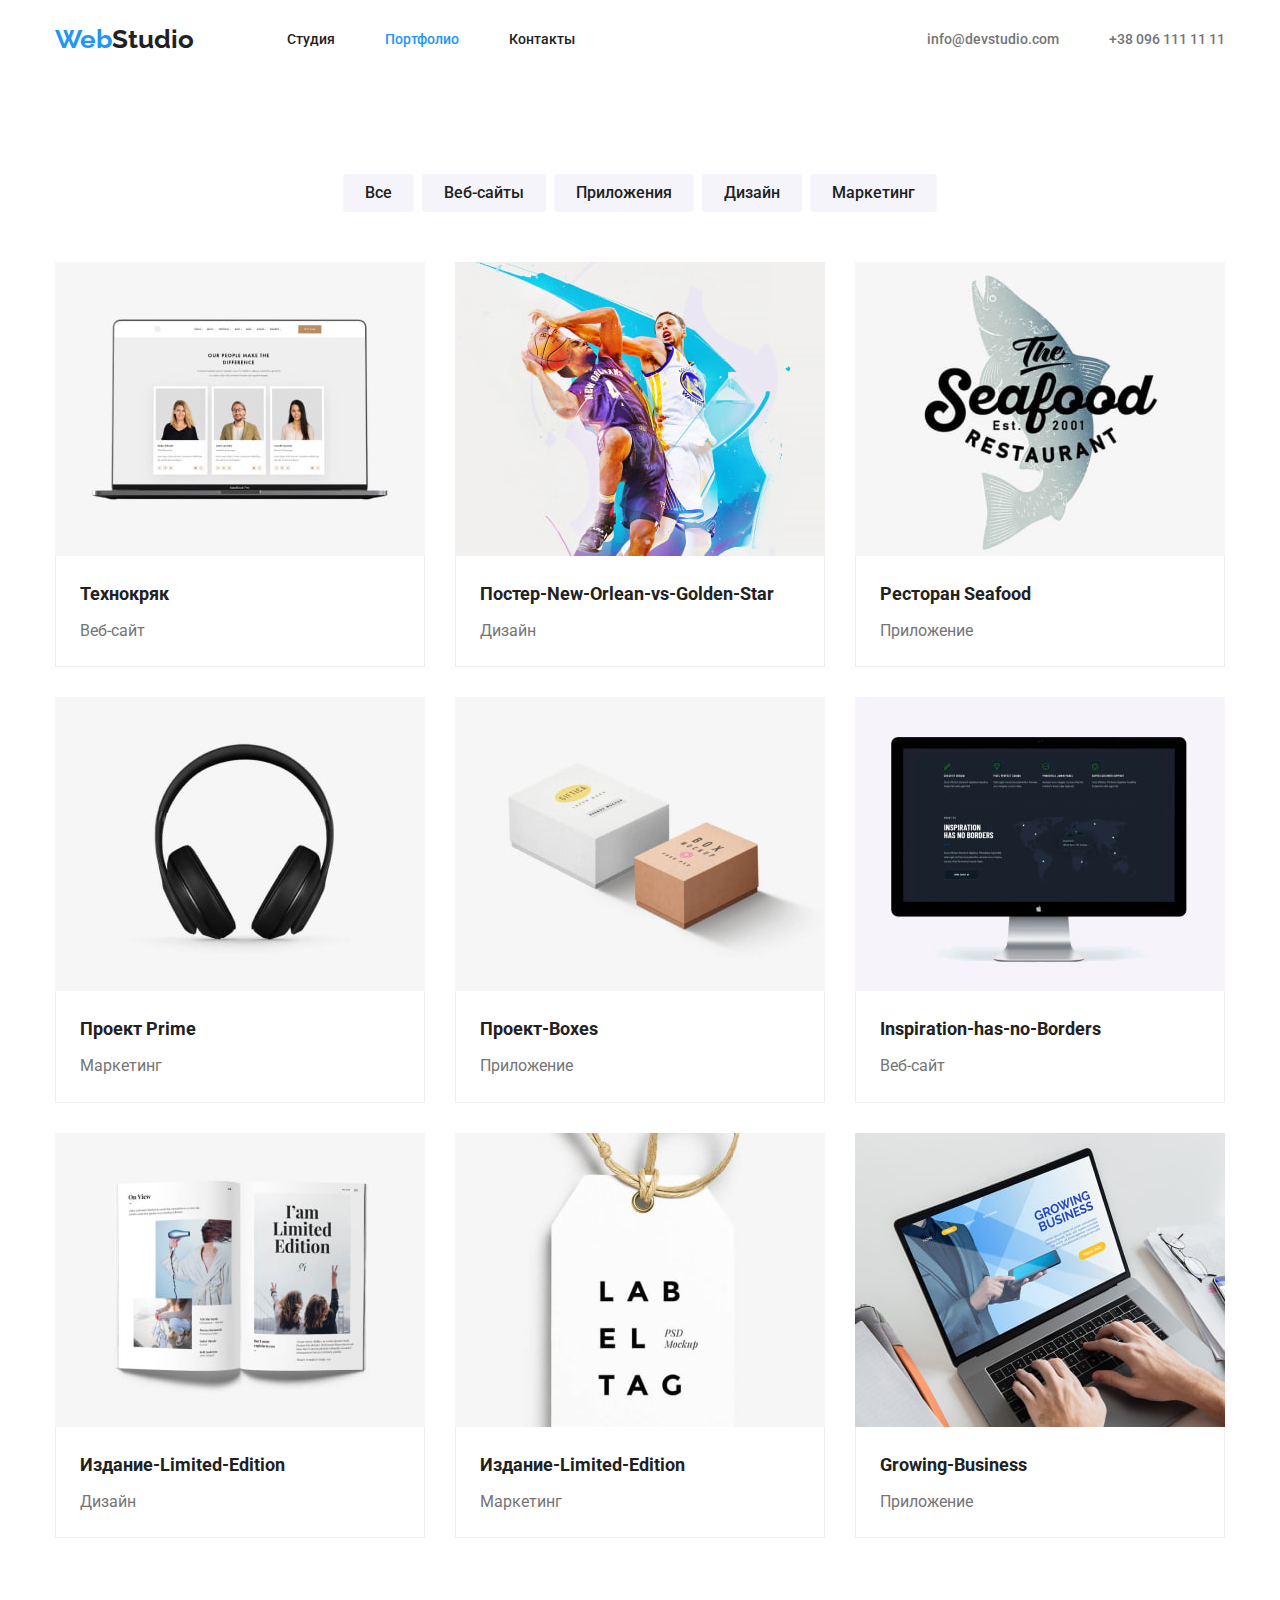
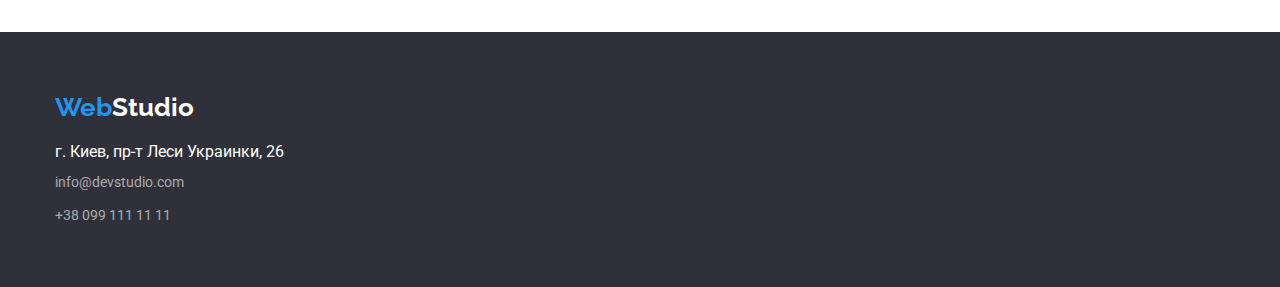
==== portfolio.html @ eac0b145 "Initial commit" ====
<!DOCTYPE html>
<html lang="ru">
  <head>
    <meta charset="UTF-8" />
    <meta http-equiv="X-UA-Compatible" content="IE=edge" />
    <meta name="viewport" content="width=device-width, initial-scale=1.0" />
    <title>Studio</title>
    <link rel="preconnect" href="https://fonts.googleapis.com" />
    <link rel="preconnect" href="https://fonts.gstatic.com" crossorigin />
    <link
      href="https://fonts.googleapis.com/css2?family=Raleway:wght@700&family=Roboto:wght@400;500;700;900&display=swap"
      rel="stylesheet"
    />
    <link
      rel="stylesheet"
      href="https://cdnjs.cloudflare.com/ajax/libs/modern-normalize/1.0.0/modern-normalize.min.css"
    />
    <link rel="stylesheet" href="./css/styles.css" />
  </head>
  <body class="body">
    <!-- Section header -->
    <header class="header">
      <div class="container header-container">
        <nav class="nav">
          <a class="logo" href="">Web<span class="logo-right">Studio</span></a>
          <ul class="navigator">
            <li class="paragraph-navigator">
              <a class="link" href="index.html">Студия</a>
            </li>
            <li class="paragraph-navigator">
              <a class="link current" href="portfolio.html">Портфолио</a>
            </li>
            <li class="paragraph-navigator">
              <a class="link" href="">Контакты</a>
            </li>
          </ul>
        </nav>
        <ul class="contacts">
          <li class="paragraph-contacts">
            <a class="link" href="mailto:info@devstudio.com"
              >info@devstudio.com</a
            >
          </li>
          <li class="paragraph-contacts">
            <a class="link" href="tel:+380961111111">+38 096 111 11 11</a>
          </li>
        </ul>
      </div>
    </header>
    <main>
      <!-- Section portfolio -->
      <section class="section">
        <div class="container">
          <h2 class="title-large visually-hidden">Наши работы</h2>
          <ul class="list-button">
            <li class="paragraph-button-portfolio">
              <button class="button-portfolio" type="button">Все</button>
            </li>
            <li class="paragraph-button-portfolio">
              <button class="button-portfolio" type="button">Веб-сайты</button>
            </li>
            <li class="paragraph-button-portfolio">
              <button class="button-portfolio" type="button">Приложения</button>
            </li>
            <li class="paragraph-button-portfolio">
              <button class="button-portfolio" type="button">Дизайн</button>
            </li>
            <li class="paragraph-button-portfolio">
              <button class="button-portfolio" type="button">Маркетинг</button>
            </li>
          </ul>
          <ul class="list-portfolio">
            <li class="paragraph-card-portfolio">
              <a class="card-portfolio" href=""
                ><img
                  class="img-portfolio"
                  src="./images/portfolio/projects/img-1.jpg"
                  alt="Веб сайт-Технокряк"
                  width="370"
                  height="294"
                />
                <div class="box-portfolio-list">
                  <h2 class="title-portfolio-list">Технокряк</h2>
                  <p class="text-portfolio-list">Веб-сайт</p>
                </div>
              </a>
            </li>
            <li class="paragraph-card-portfolio">
              <a class="card-portfolio" href=""
                ><img
                  class="img-portfolio"
                  src="./images/portfolio/projects/img-2.jpg"
                  alt="Дизайн-Постер Новый Орлеан против Золотой Звезды"
                  width="370"
                  height="294"
                />
                <div class="box-portfolio-list">
                  <h2 class="title-portfolio-list">
                    Постер-New-Orlean-vs-Golden-Star
                  </h2>
                  <p class="text-portfolio-list">Дизайн</p>
                </div>
              </a>
            </li>
            <li class="paragraph-card-portfolio">
              <a class="card-portfolio" href=""
                ><img
                  class="img-portfolio"
                  src="./images/portfolio/projects/img-3.jpg"
                  alt="Приложение-Ресторан Морепродукты"
                  width="370"
                  height="294"
                />
                <div class="box-portfolio-list">
                  <h2 class="title-portfolio-list">Ресторан Seafood</h2>
                  <p class="text-portfolio-list">Приложение</p>
                </div>
              </a>
            </li>
            <li class="paragraph-card-portfolio">
              <a class="card-portfolio" href=""
                ><img
                  class="img-portfolio"
                  src="./images/portfolio/projects/img-4.jpg"
                  alt="Маркетинг-Проект Прайм"
                  width="370"
                  height="294"
                />
                <div class="box-portfolio-list">
                  <h2 class="title-portfolio-list">Проект Prime</h2>
                  <p class="text-portfolio-list">Маркетинг</p>
                </div>
              </a>
            </li>
            <li class="paragraph-card-portfolio">
              <a class="card-portfolio" href=""
                ><img
                  class="img-portfolio"
                  src="./images/portfolio/projects/img-5.jpg"
                  alt="Приложение-Проект Коробки"
                  width="370"
                  height="294"
                />
                <div class="box-portfolio-list">
                  <h2 class="title-portfolio-list">Проект-Boxes</h2>
                  <p class="text-portfolio-list">Приложение</p>
                </div>
              </a>
            </li>
            <li class="paragraph-card-portfolio">
              <a class="card-portfolio" href=""
                ><img
                  class="img-portfolio"
                  src="./images/portfolio/projects/img-6.jpg"
                  alt="Веб сайт-Вдохновение не имеет границ"
                  width="370"
                  height="294"
                />
                <div class="box-portfolio-list">
                  <h2 class="title-portfolio-list">
                    Inspiration-has-no-Borders
                  </h2>
                  <p class="text-portfolio-list">Веб-сайт</p>
                </div>
              </a>
            </li>
            <li class="paragraph-card-portfolio">
              <a class="card-portfolio" href=""
                ><img
                  class="img-portfolio"
                  src="./images/portfolio/projects/img-7.jpg"
                  alt="Дизайн-Издание Ограниченная Версия"
                  width="370"
                  height="294"
                />
                <div class="box-portfolio-list">
                  <h2 class="title-portfolio-list">Издание-Limited-Edition</h2>
                  <p class="text-portfolio-list">Дизайн</p>
                </div>
              </a>
            </li>
            <li class="paragraph-card-portfolio">
              <a class="card-portfolio" href=""
                ><img
                  class="img-portfolio"
                  src="./images/portfolio/projects/img-8.jpg"
                  alt="Маркетинг-Проект ЛАБ"
                  width="370"
                  height="294"
                />
                <div class="box-portfolio-list">
                  <h2 class="title-portfolio-list">Издание-Limited-Edition</h2>
                  <p class="text-portfolio-list">Маркетинг</p>
                </div>
              </a>
            </li>
            <li class="paragraph-card-portfolio">
              <a class="card-portfolio" href=""
                ><img
                  class="img-portfolio"
                  src="./images/portfolio/projects/img-9.jpg"
                  alt="Приложение-Растущий бизнес"
                  width="370"
                  height="294"
                />
                <div class="box-portfolio-list">
                  <h2 class="title-portfolio-list">Growing-Business</h2>
                  <p class="text-portfolio-list">Приложение</p>
                </div>
              </a>
            </li>
          </ul>
        </div>
      </section>
    </main>

    <!-- Section footer -->
    <footer class="footer">
      <div class="container">
        <a class="logo" href="">Web<span class="logo-right">Studio</span></a>
        <address>
          <ul class="address">
            <li class="paragraph-address">
              <a class="link-address" href=""
                >г. Киев, пр-т Леси Украинки, 26</a
              >
            </li>
            <li class="paragraph-address">
              <a class="link" href="">info@devstudio.com</a>
            </li>
            <li class="paragraph-address">
              <a class="link" href="">+38 099 111 11 11</a>
            </li>
          </ul>
        </address>
      </div>
    </footer>
  </body>
</html>
---- css/styles.css ----
:root {
  --title-color: #212121;
  --text-color: #757575;
  --active-button-color: #2196f3;
  --hover-button-color: #188ce8;
  --background-footer-color: #2f303a;
  --background-header-color: #ffffff;
  --background-second-color: #f5f4fa;
}

.body {
  color: var(--title-color);
  font-family: "Roboto", sans-serif;
}

.header {
  background-color: var(--background-header-color);
  border-bottom: 1px solid transparent;
}
.header .logo {
  font-family: "Raleway", sans-serif;
  font-weight: 700;
  font-size: 26px;
  line-height: 1.2;
  color: var(--active-button-color);
  text-decoration: none;
  display: block;
}
.header .logo-right {
  color: var(--title-color);
}

.navigator .link {
  font-weight: 500;
  font-size: 14px;
  line-height: 1.1;
  color: var(--title-color);
  text-decoration: none;
}
.navigator .link.current {
  color: var(--active-button-color);
}
.navigator .link:hover,
.navigator .link:focus,
.navigator .link:active {
  color: var(--active-button-color);
}
.contacts .link {
  font-weight: 500;
  font-size: 14px;
  line-height: 1.1;
  color: var(--text-color);
  text-decoration: none;
}
.contacts .link:hover,
.contacts .link:focus {
  color: var(--active-button-color);
}

.hero {
  background-color: var(--background-footer-color);
}
.title-hero {
  font-weight: 900;
  font-size: 44px;
  line-height: 1.4;
  color: var(--background-header-color);
  text-align: center;
}
.button-hero {
  background-color: var(--active-button-color);
  font-weight: 700;
  font-size: 16px;
  line-height: 1.9;
  color: var(--background-header-color);
  cursor: pointer;
  border-radius: 4px;
  border: 0;
}
.button-hero:hover,
.button-hero:focus {
  background-color: var(--hover-button-color);
  color: var(--background-header-color);
}

.title-large {
  font-weight: 700;
  font-size: 36px;
  line-height: 1.2;
  color: var(--title-color);
}
.title-advantages-list {
  font-weight: 700;
  font-size: 14px;
  line-height: 1.1;
  color: var(--title-color);
}
.text-advantages-list {
  font-weight: 400;
  font-size: 14px;
  line-height: 1.7;
  color: var(--text-color);
}
.box-team-list {
  text-decoration: none;
}

.team-section {
  background-color: var(--background-second-color);
}
.title-team-list {
  font-weight: 500;
  font-size: 16px;
  line-height: 1.2;
  color: var(--title-color);
}
.text-team-list {
  font-weight: 400;
  font-size: 16px;
  line-height: 1.2;
  color: var(--text-color);
}
.button-portfolio {
  background-color: var(--background-second-color);
  font-weight: 500;
  font-size: 16px;
  line-height: 1.6;
  color: var(--title-color);
  cursor: pointer;
  border-radius: 4px;
  border: 0;
}
.button-portfolio:hover,
.button-portfolio:focus {
  background-color: var(--active-button-color);
  color: var(--background-header-color);
}
.card-portfolio {
  text-decoration: none;
}
.title-portfolio-list {
  font-weight: 700;
  font-size: 18px;
  line-height: 2;
  color: var(--title-color);
}
.text-portfolio-list {
  font-weight: 400;
  font-size: 16px;
  line-height: 1.9;
  color: var(--text-color);
}
.footer {
  background-color: var(--background-footer-color);
}
.footer .logo {
  font-family: "Raleway", sans-serif;
  font-weight: 700;
  font-size: 26px;
  line-height: 1.2;
  color: var(--active-button-color);
  text-decoration: none;
}
.footer .logo-right {
  color: var(--background-header-color);
}
.address .link {
  font-weight: 400;
  font-size: 14px;
  line-height: 1.7;
  color: rgba(255, 255, 255, 0.6);
  text-decoration: none;
  font-style: normal;
}
.link-address {
  color: var(--background-header-color);
  text-decoration: none;
  font-style: normal;
}
.address .link:hover,
.address .link:focus {
  color: var(--background-header-color);
}

ul,
p,
h1,
h2,
h3,
h4 {
  margin: 0;
  padding: 0;
  list-style: none;
}
img {
  display: block;
  max-width: 100%;
  height: auto;
}
.container {
  width: 1200px;
  padding: 0 15px;
  margin-left: auto;
  margin-right: auto;
}
.section {
  padding-top: 94px;
  padding-bottom: 94px;
}

.header-container,
.nav {
  display: flex;
  align-items: center;
}
.navigator {
  display: flex;
  margin-left: 93px;
}
.contacts {
  display: flex;
  margin-left: auto;
}
.navigator .paragraph-navigator + .paragraph-navigator {
  margin-left: 50px;
}
.contacts .paragraph-contacts + .paragraph-contacts {
  margin-left: 50px;
}
.paragraph-navigator > .link,
.paragraph-contacts > .link {
  display: block;
  padding-top: 32px;
  padding-bottom: 32px;
}

.hero {
  padding-top: 200px;
  padding-bottom: 200px;
}
.title-hero {
  margin-left: auto;
  margin-right: auto;
  margin-bottom: 30px;
  width: 696px;
}
.button-hero {
  min-width: 200px;
  padding: 10px 32px;
  display: block;
  margin: 0 auto;
}

.visually-hidden {
  position: absolute;
  width: 1px;
  height: 1px;
  margin: -1px;
  border: 0;
  padding: 0;
  clip: rect(0 0 0 0);
  overflow: hidden;
}

.paragraph-advantages:not(:last-child) {
  margin-right: 30px;
}
.paragraph-advantages {
  max-width: 270px;
}
.title-advantages-list {
  margin-bottom: 10px;
}
.list-advantages,
.list-presentation,
.list-team {
  display: flex;
}
.title-large {
  display: block;
  margin: 0 auto;
  text-align: center;
  margin-bottom: 50px;
}

.presentation-section {
  padding-top: 0;
}
.paragraph-presentation:not(:last-child) {
  margin-right: 30px;
}
.paragraph-team:not(:last-child) {
  margin-right: 30px;
}
.box-team-list {
  display: block;
  padding-top: 30px;
  padding-bottom: 30px;
  margin: 0 auto;
  text-align: center;
}
.title-team-list {
  margin-bottom: 10px;
}

.list-button,
.list-portfolio {
  display: flex;
}
.list-portfolio {
  flex-wrap: wrap;
}
.list-button {
  margin-bottom: 50px;
  justify-content: center;
}
.paragraph-button-portfolio:not(:last-child) {
  margin-right: 8px;
}
.button-portfolio {
  padding: 6px 22px;
}
.box-portfolio-list {
  padding: 20px 24px;
  border: 1px solid #eeeeee;
  border-top: 0;
}
.title-portfolio-list {
  margin-bottom: 4px;
}
.paragraph-card-portfolio {
  margin-right: 30px;
  margin-bottom: 30px;
}
.list-portfolio {
  margin-right: -30px;
  margin-bottom: -30px;
}

.footer {
  padding-top: 60px;
  padding-bottom: 60px;
}
.address {
  margin-top: 20px;
}
.paragraph-address:not(:last-child) {
  margin-bottom: 9px;
}
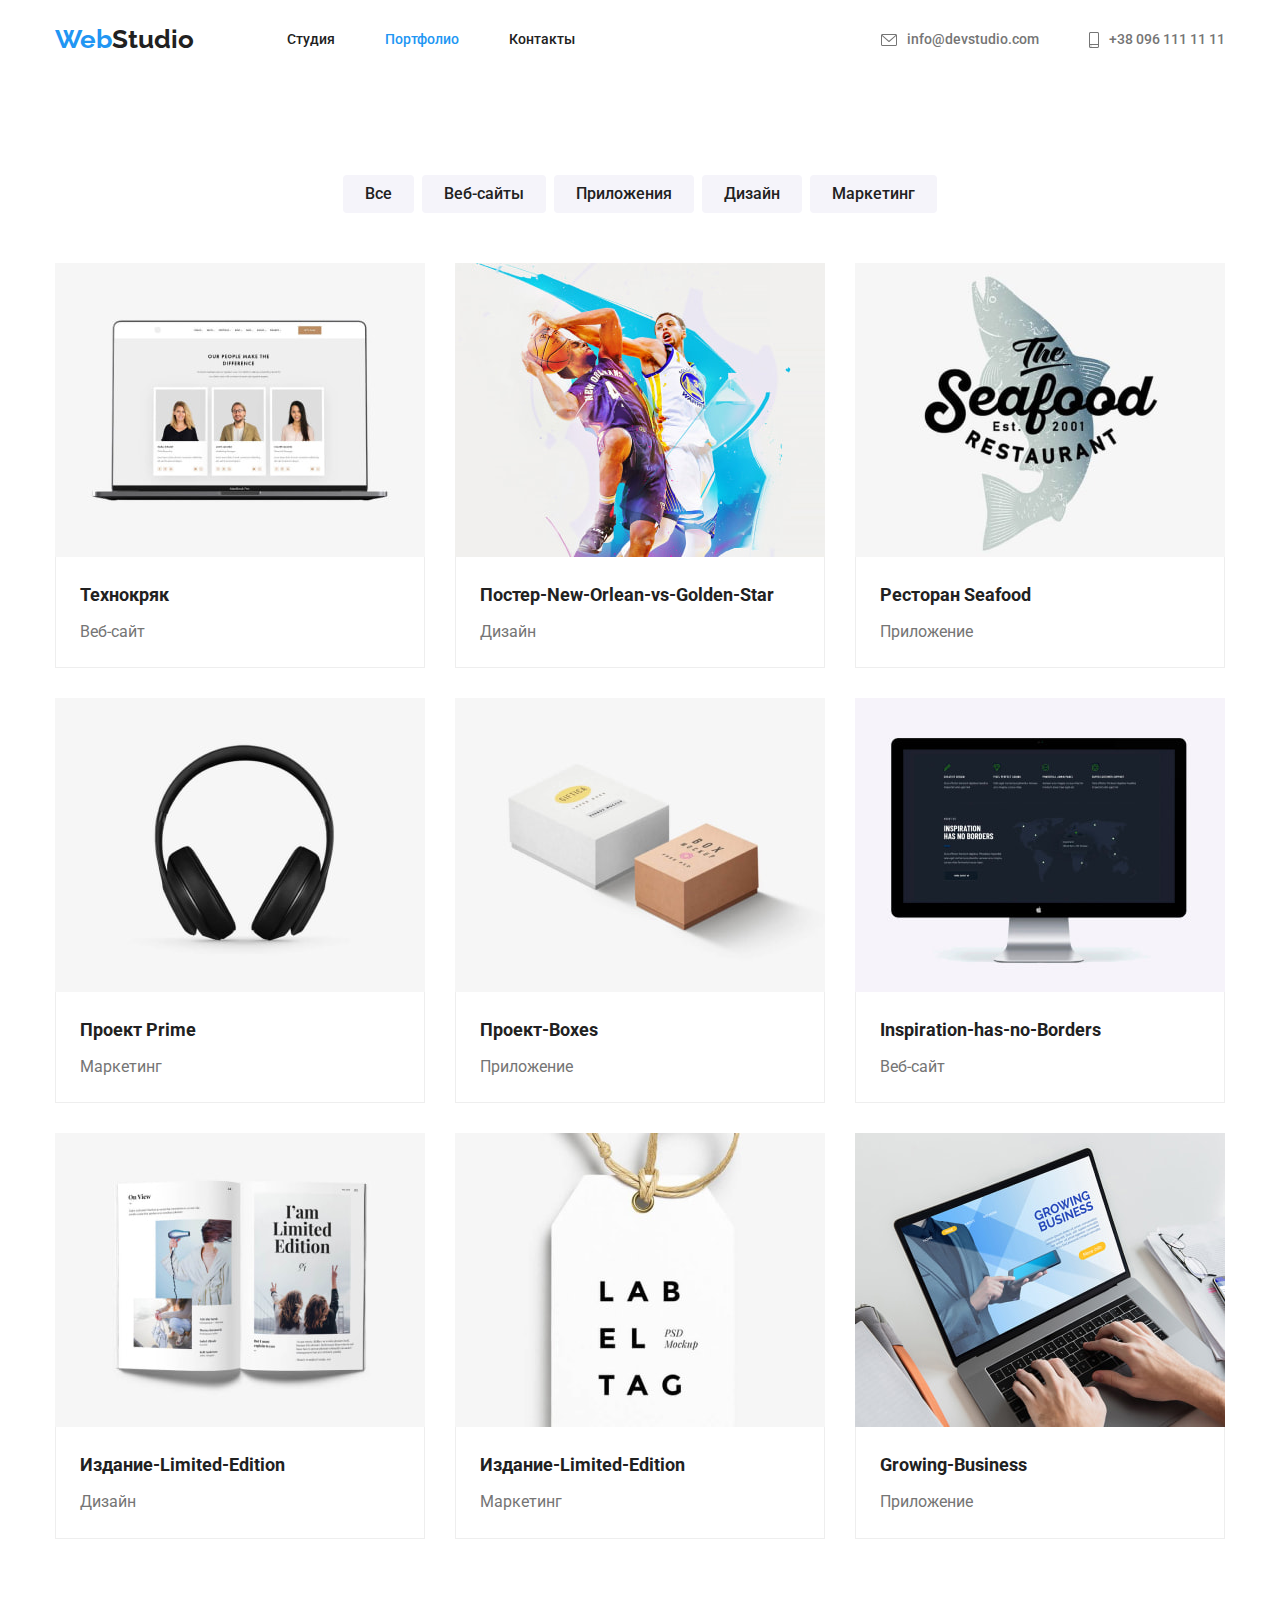
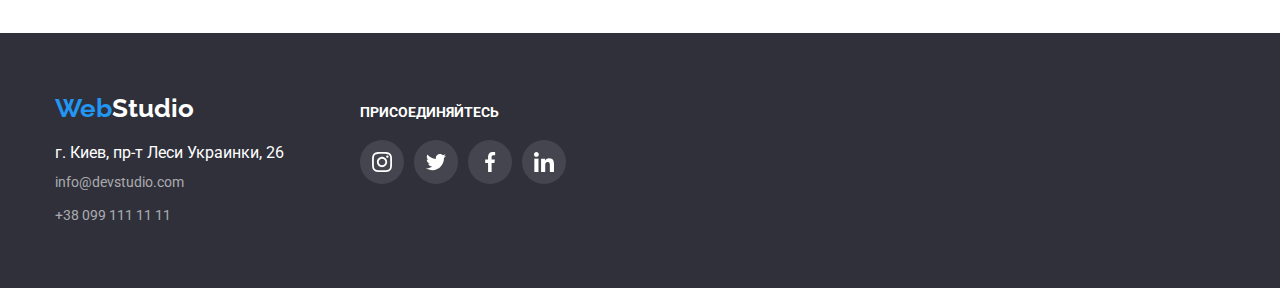
==== commit 302dcce8: "ДЗ-4 начало 27.04.2022" ====
--- a/portfolio.html
+++ b/portfolio.html
@@ -38,11 +38,11 @@
         <ul class="contacts">
           <li class="paragraph-contacts">
             <a class="link" href="mailto:info@devstudio.com"
-              >info@devstudio.com</a
+              ><svg class="link icon-mail"></svg>info@devstudio.com</a
             >
           </li>
           <li class="paragraph-contacts">
-            <a class="link" href="tel:+380961111111">+38 096 111 11 11</a>
+            <a class="link" href="tel:+380961111111"><svg class="link icon-tel"></svg>+38 096 111 11 11</a>
           </li>
         </ul>
       </div>
@@ -216,7 +216,8 @@
 
     <!-- Section footer -->
     <footer class="footer">
-      <div class="container">
+      <div class="container footer-container">
+        <div class="footer-address">
         <a class="logo" href="">Web<span class="logo-right">Studio</span></a>
         <address>
           <ul class="address">
@@ -234,6 +235,24 @@
           </ul>
         </address>
       </div>
+      <div class="footer-messengers">
+        <h2 class="title-messengers">ПРИСОЕДИНЯЙТЕСЬ</h2>
+        <ul class="list-messengers">
+          <li class="paragraph-messengers">
+            <svg class="icon icon-instagram" width=""></svg>
+          </li>
+          <li class="paragraph-messengers">
+            <svg class="icon icon-twitter" width=""></svg>
+          </li>
+          <li class="paragraph-messengers">
+            <svg class="icon icon-facebook" width=""></svg>
+          </li>
+          <li class="paragraph-messengers">
+            <svg class="icon icon-linkedin" width=""></svg>
+          </li>
+        </ul>
+      </div>
+      </div>
     </footer>
   </body>
-</html>
+</html>--- a/css/styles.css
+++ b/css/styles.css
@@ -52,12 +52,50 @@
   color: var(--text-color);
   text-decoration: none;
 }
-.contacts .link:hover,
-.contacts .link:focus {
+
+
+
+.paragraph-contacts > .link:hover,
+.paragraph-contacts > .link:focus {
   color: var(--active-button-color);
 }
 
+
+.icon-mail {
+  display: inline-block;
+  content: " ";
+  width: 16px;
+  height: 12px;
+  margin-right: 10px;
+  background-image: url(../images/icons.svg/contacts/envelope.svg);
+  background-size: auto;
+}
+
+.icon-tel {
+  display: inline-block;
+  content: " ";
+  width: 10px;
+  height: 16px;
+  margin-right: 10px;
+  background-image: url(../images/icons.svg/contacts/smartphone.svg);
+  background-size: auto;
+}
+
+
+
+
+
+
 .hero {
+  max-width: 1600px;
+  height: 600px;
+  margin-left: auto;
+  margin-right: auto;
+  background-image: linear-gradient(
+  to right, rgba(47, 48, 58, 0.4), rgba(47, 48, 58, 0.4)), url("../images/studio/hero/hero.jpg");
+  background-repeat: no-repeat;
+  background-position: center;
+  background-size: cover;
   background-color: var(--background-footer-color);
 }
 .title-hero {
@@ -100,7 +138,56 @@
   font-size: 14px;
   line-height: 1.7;
   color: var(--text-color);
-}
+  letter-spacing: 0.03em;
+}
+
+
+
+
+.paragraph-advantages::before {
+  display: block;
+  content: " ";
+  height: 120px;
+  border-radius: 4px;
+  background-size: auto;
+  background-repeat: no-repeat;
+  background-position: center;
+  background-color: #F5F4FA;
+  margin-bottom: 30px;
+  }
+
+.icon-antenna::before {
+  background-image: url(../images/icons.svg/advantages/antenna.svg);
+  }
+.icon-clock::before {
+  background-image: url(../images/icons.svg/advantages/clock.svg);
+  }
+.icon-diagram::before {
+  background-image: url(../images/icons.svg/advantages/diagram.svg);
+ }
+.icon-astronaut::before {
+  background-image: url(../images/icons.svg/advantages/astronaut.svg);
+ }
+
+
+.paragraph-team::after {
+  display: block;
+  content: " ";
+  height: 44px;
+  background-size: contain;
+  background-repeat: no-repeat;
+  background-position: center;
+  background-color: var(--background-header-color);
+  margin-bottom: 30px;
+}
+.icon-messengers::before {
+  background-image: url(instagram), url(twitter), url(facebook), url(linkedin);
+}
+
+
+
+
+
 .box-team-list {
   text-decoration: none;
 }
@@ -108,6 +195,8 @@
 .team-section {
   background-color: var(--background-second-color);
 }
+
+
 .title-team-list {
   font-weight: 500;
   font-size: 16px;
@@ -153,6 +242,7 @@
 .footer {
   background-color: var(--background-footer-color);
 }
+
 .footer .logo {
   font-family: "Raleway", sans-serif;
   font-weight: 700;
@@ -180,6 +270,13 @@
 .address .link:hover,
 .address .link:focus {
   color: var(--background-header-color);
+}
+
+.title-messengers {
+  font-weight: 700;
+  font-size: 14px;
+  line-height: 1.1;
+  color: var(--background-header-color)
 }
 
 ul,
@@ -229,7 +326,8 @@
 }
 .paragraph-navigator > .link,
 .paragraph-contacts > .link {
-  display: block;
+  display: inline-flex;
+  align-items: center;
   padding-top: 32px;
   padding-bottom: 32px;
 }
@@ -273,7 +371,8 @@
 }
 .list-advantages,
 .list-presentation,
-.list-team {
+.list-team,
+.list-customers {
   display: flex;
 }
 .title-large {
@@ -295,7 +394,7 @@
 .box-team-list {
   display: block;
   padding-top: 30px;
-  padding-bottom: 30px;
+  padding-bottom: 16px;
   margin: 0 auto;
   text-align: center;
 }
@@ -337,13 +436,81 @@
   margin-bottom: -30px;
 }
 
+.paragraph-customers:not(:last-child) {
+  margin-right: 30px;
+}
+
+.client {
+  width: 170px;
+  height: 92px;
+  border: 1px solid #AFB1B8;
+  border-radius: 4px;
+}
+
+
+
 .footer {
   padding-top: 60px;
   padding-bottom: 60px;
 }
+
+.footer-container {
+  display: flex;
+}
+
+
+
 .address {
   margin-top: 20px;
 }
 .paragraph-address:not(:last-child) {
   margin-bottom: 9px;
 }
+
+
+.footer-address {
+  width: 235px;
+}
+
+.footer-messengers {
+  margin-left: 70px;
+  margin-top: 12px;
+  width: 206px;
+}
+
+
+.list-messengers {
+  display: flex;
+  margin-top: 20px;
+}
+
+.paragraph-messengers > .icon {
+  width: 44px;
+  height: 44px;
+  background-color: rgba(255, 255, 255, 0.1);
+  border-radius: 50px;
+  background-size: auto;
+  background-repeat: no-repeat;
+  background-position: center;
+  display: block;
+  content: " ";
+}
+.paragraph-messengers:not(:last-child) {
+  margin-right: 10px;
+}
+
+.icon-instagram {  
+  background-image: url(../images/icons.svg/messengers/instagram.svg)
+}
+
+.icon-twitter {  
+  background-image: url(../images/icons.svg/messengers/twitter.svg)
+}
+
+.icon-facebook {  
+  background-image: url(../images/icons.svg/messengers/facebook.svg)
+}
+
+.icon-linkedin {  
+  background-image: url(../images/icons.svg/messengers/linkedin.svg)
+}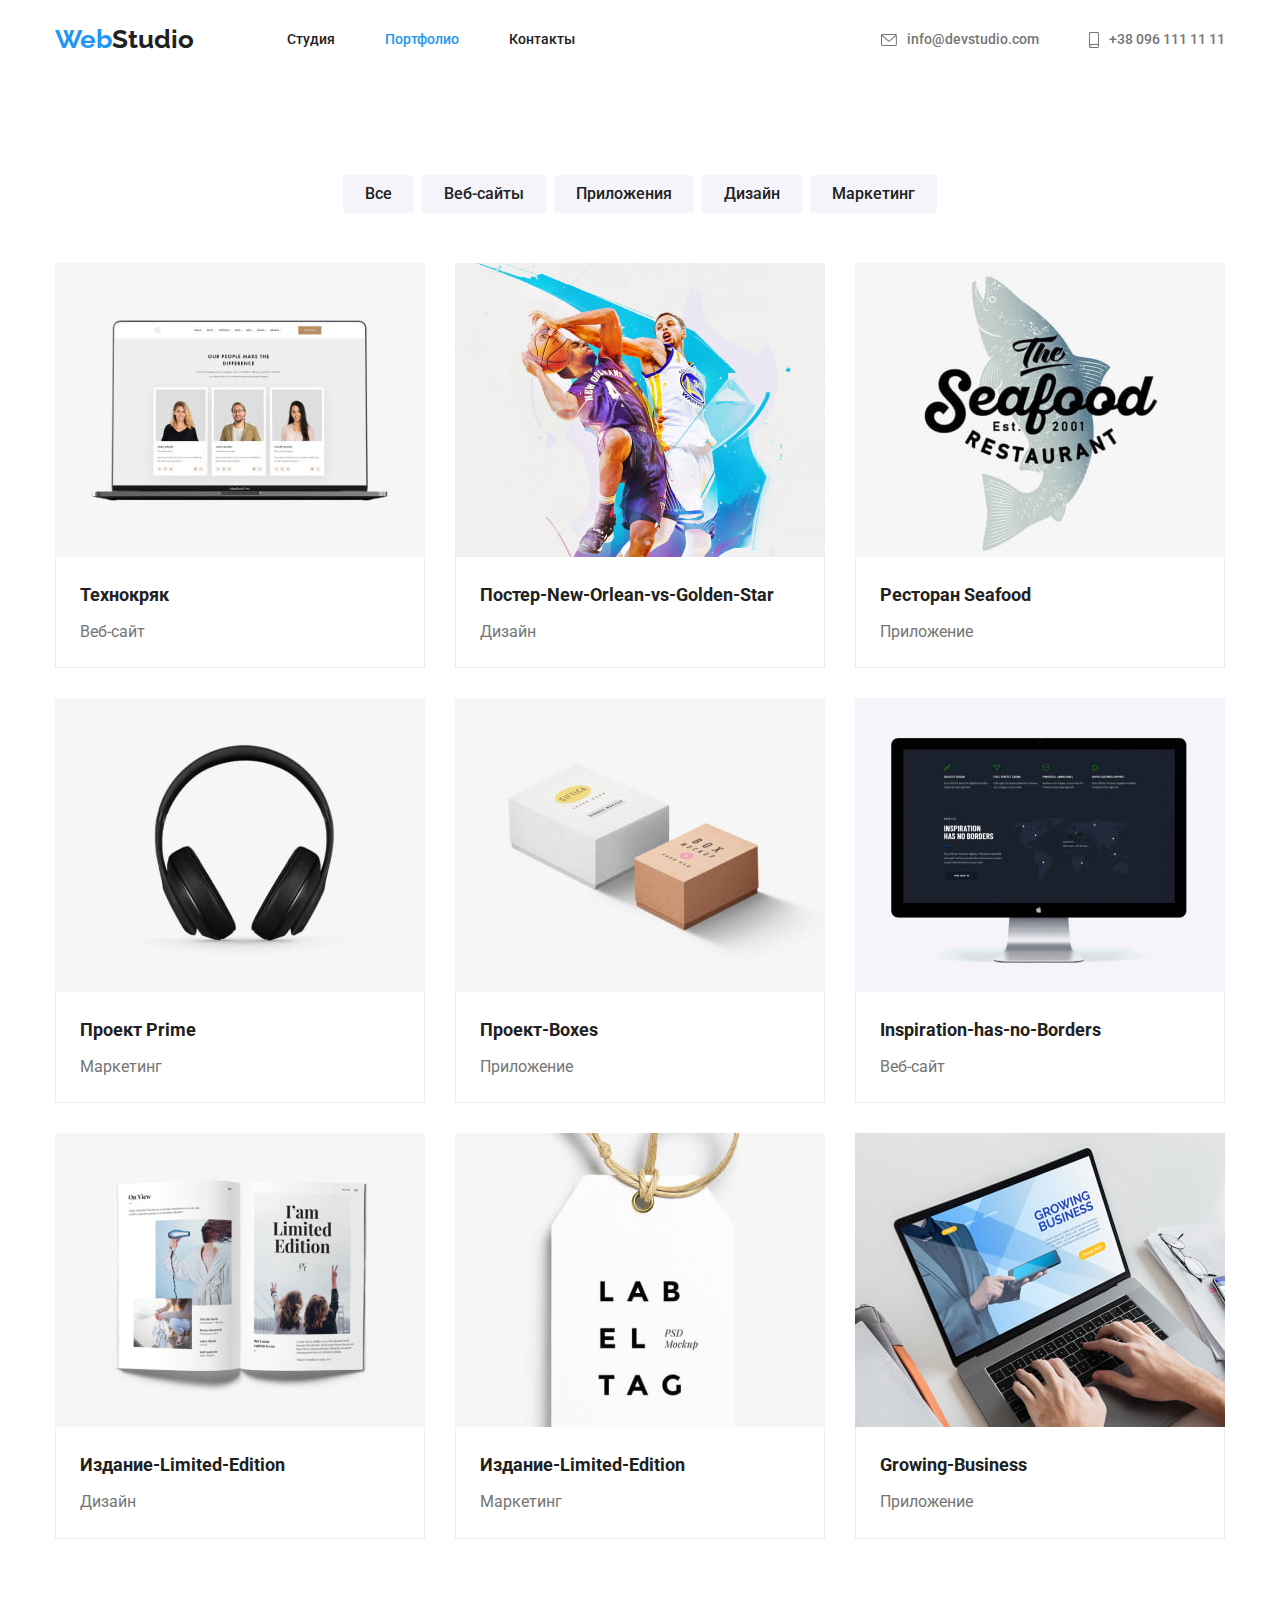
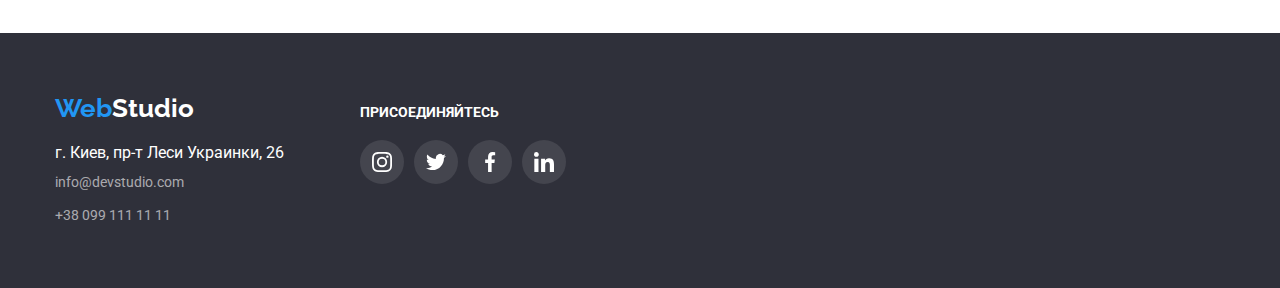
==== commit 606bd757: "ДЗ-4 на проверку 28.04.2022" ====
--- a/portfolio.html
+++ b/portfolio.html
@@ -38,11 +38,21 @@
         <ul class="contacts">
           <li class="paragraph-contacts">
             <a class="link" href="mailto:info@devstudio.com"
-              ><svg class="link icon-mail"></svg>info@devstudio.com</a
+              ><svg class="link icon-mail">
+                <use
+                  href="./images/icons.svg/contacts/contacts-sprite.svg#envelope"
+                ></use></svg
+              >info@devstudio.com</a
             >
           </li>
           <li class="paragraph-contacts">
-            <a class="link" href="tel:+380961111111"><svg class="link icon-tel"></svg>+38 096 111 11 11</a>
+            <a class="link" href="tel:+380961111111"
+              ><svg class="link icon-tel">
+                <use
+                  href="./images/icons.svg/contacts/contacts-sprite.svg#smartphone"
+                ></use></svg
+              >+38 096 111 11 11</a
+            >
           </li>
         </ul>
       </div>
@@ -218,41 +228,85 @@
     <footer class="footer">
       <div class="container footer-container">
         <div class="footer-address">
-        <a class="logo" href="">Web<span class="logo-right">Studio</span></a>
-        <address>
-          <ul class="address">
-            <li class="paragraph-address">
-              <a class="link-address" href=""
-                >г. Киев, пр-т Леси Украинки, 26</a
+          <a class="logo" href="">Web<span class="logo-right">Studio</span></a>
+          <address>
+            <ul class="address">
+              <li class="paragraph-address">
+                <a class="link-address" href=""
+                  >г. Киев, пр-т Леси Украинки, 26</a
+                >
+              </li>
+              <li class="paragraph-address">
+                <a class="link" href="">info@devstudio.com</a>
+              </li>
+              <li class="paragraph-address">
+                <a class="link" href="">+38 099 111 11 11</a>
+              </li>
+            </ul>
+          </address>
+        </div>
+        <div class="footer-messengers">
+          <h2 class="title-messengers">ПРИСОЕДИНЯЙТЕСЬ</h2>
+          <ul class="list-messengers">
+            <li class="paragraph-messengers">
+              <a
+                class="instagram"
+                href="https://www.instagram.com"
+                target="_blank"
+                rel="noreferrer noopener"
               >
-            </li>
-            <li class="paragraph-address">
-              <a class="link" href="">info@devstudio.com</a>
-            </li>
-            <li class="paragraph-address">
-              <a class="link" href="">+38 099 111 11 11</a>
+                <svg class="icon icon-instagram">
+                  <use
+                    href="./images/icons.svg/messengers/messengers-sprite.svg#instagram"
+                  ></use>
+                </svg>
+              </a>
+            </li>
+            <li class="paragraph-messengers">
+              <a
+                class="twitter"
+                href="https://www.twitter.com"
+                target="_blank"
+                rel="noreferrer noopener"
+              >
+                <svg class="icon icon-twitter">
+                  <use
+                    href="./images/icons.svg/messengers/messengers-sprite.svg#twitter"
+                  ></use>
+                </svg>
+              </a>
+            </li>
+            <li class="paragraph-messengers">
+              <a
+                class="facebook"
+                href="https://www.facebook.com"
+                target="_blank"
+                rel="noreferrer noopener"
+              >
+                <svg class="icon icon-facebook">
+                  <use
+                    href="./images/icons.svg/messengers/messengers-sprite.svg#facebook"
+                  ></use>
+                </svg>
+              </a>
+            </li>
+            <li class="paragraph-messengers">
+              <a
+                class="linkedin"
+                href="https://www.linkedin.com"
+                target="_blank"
+                rel="noreferrer noopener"
+              >
+                <svg class="icon icon-linkedin">
+                  <use
+                    href="./images/icons.svg/messengers/messengers-sprite.svg#linkedin"
+                  ></use>
+                </svg>
+              </a>
             </li>
           </ul>
-        </address>
-      </div>
-      <div class="footer-messengers">
-        <h2 class="title-messengers">ПРИСОЕДИНЯЙТЕСЬ</h2>
-        <ul class="list-messengers">
-          <li class="paragraph-messengers">
-            <svg class="icon icon-instagram" width=""></svg>
-          </li>
-          <li class="paragraph-messengers">
-            <svg class="icon icon-twitter" width=""></svg>
-          </li>
-          <li class="paragraph-messengers">
-            <svg class="icon icon-facebook" width=""></svg>
-          </li>
-          <li class="paragraph-messengers">
-            <svg class="icon icon-linkedin" width=""></svg>
-          </li>
-        </ul>
-      </div>
+        </div>
       </div>
     </footer>
   </body>
-</html>+</html>
--- a/css/styles.css
+++ b/css/styles.css
@@ -53,38 +53,35 @@
   text-decoration: none;
 }
 
-
-
 .paragraph-contacts > .link:hover,
 .paragraph-contacts > .link:focus {
   color: var(--active-button-color);
 }
 
-
 .icon-mail {
-  display: inline-block;
-  content: " ";
+  box-sizing: content-box;
   width: 16px;
   height: 12px;
-  margin-right: 10px;
-  background-image: url(../images/icons.svg/contacts/envelope.svg);
-  background-size: auto;
+  padding-right: 10px;
+  fill: #757575;
+  cursor: pointer;
 }
 
 .icon-tel {
-  display: inline-block;
-  content: " ";
+  box-sizing: content-box;
   width: 10px;
   height: 16px;
-  margin-right: 10px;
-  background-image: url(../images/icons.svg/contacts/smartphone.svg);
-  background-size: auto;
-}
-
-
-
-
-
+  padding-right: 10px;
+  fill: #757575;
+  cursor: pointer;
+}
+
+.icon-mail:hover,
+.icon-tel:hover,
+.icon-mail:focus,
+.icon-tel:focus {
+  fill: #2196f3;
+}
 
 .hero {
   max-width: 1600px;
@@ -92,7 +89,11 @@
   margin-left: auto;
   margin-right: auto;
   background-image: linear-gradient(
-  to right, rgba(47, 48, 58, 0.4), rgba(47, 48, 58, 0.4)), url("../images/studio/hero/hero.jpg");
+      to right,
+      rgba(47, 48, 58, 0.4),
+      rgba(47, 48, 58, 0.4)
+    ),
+    url("../images/studio/hero/hero.jpg");
   background-repeat: no-repeat;
   background-position: center;
   background-size: cover;
@@ -141,9 +142,6 @@
   letter-spacing: 0.03em;
 }
 
-
-
-
 .paragraph-advantages::before {
   display: block;
   content: " ";
@@ -152,41 +150,71 @@
   background-size: auto;
   background-repeat: no-repeat;
   background-position: center;
-  background-color: #F5F4FA;
+  background-color: #f5f4fa;
   margin-bottom: 30px;
-  }
+}
 
 .icon-antenna::before {
   background-image: url(../images/icons.svg/advantages/antenna.svg);
-  }
+}
 .icon-clock::before {
   background-image: url(../images/icons.svg/advantages/clock.svg);
-  }
+}
 .icon-diagram::before {
   background-image: url(../images/icons.svg/advantages/diagram.svg);
- }
+}
 .icon-astronaut::before {
   background-image: url(../images/icons.svg/advantages/astronaut.svg);
- }
-
-
-.paragraph-team::after {
-  display: block;
-  content: " ";
+}
+
+.paragraph-team {
+  width: 270px;
+  height: 428px;
+  background-color: #ffffff;
+  border-bottom-right-radius: 4px;
+  border-bottom-left-radius: 4px;
+  box-shadow: 0px 2px 1px rgba(0, 0, 0, 0.2), 0px 1px 1px rgba(0, 0, 0, 0.14),
+    0px 1px 3px rgba(0, 0, 0, 0.12);
+}
+
+.list-team-messengers {
+  display: flex;
+  margin: 16px 32px 30px 32px;
+}
+
+.paragraph-team-messengers {
+  width: 44px;
   height: 44px;
-  background-size: contain;
+  background-color: rgba(255, 255, 255, 0.1);
+  border-radius: 50px;
+  background-size: auto;
   background-repeat: no-repeat;
   background-position: center;
-  background-color: var(--background-header-color);
-  margin-bottom: 30px;
-}
-.icon-messengers::before {
-  background-image: url(instagram), url(twitter), url(facebook), url(linkedin);
-}
-
-
-
-
+  display: block;
+  content: " ";
+}
+.paragraph-team-messengers:not(:last-child) {
+  margin-right: 10px;
+}
+
+.paragraph-team-messengers:hover,
+.paragraph-team-messengers:focus {
+  background-color: #2196f3;
+}
+
+.icon-team {
+  box-sizing: content-box;
+  width: 20px;
+  height: 20px;
+  fill: #afb1b8;
+  cursor: pointer;
+  padding: 12px;
+}
+
+.icon-team:hover,
+.icon-team:focus {
+  fill: #ffffff;
+}
 
 .box-team-list {
   text-decoration: none;
@@ -195,7 +223,6 @@
 .team-section {
   background-color: var(--background-second-color);
 }
-
 
 .title-team-list {
   font-weight: 500;
@@ -223,10 +250,22 @@
 .button-portfolio:focus {
   background-color: var(--active-button-color);
   color: var(--background-header-color);
-}
+  box-shadow: 0px 4px 4px rgba(0, 0, 0, 0.25);
+}
+
 .card-portfolio {
   text-decoration: none;
 }
+
+.paragraph-card-portfolio:hover,
+.paragraph-card-portfolio:focus {
+  width: 370px;
+  height: 404px;
+  border-color: 1px solid #eeeeee;
+  box-shadow: 1px 4px 6px rgba(0, 0, 0, 0.16), 0px 4px 4px rgba(0, 0, 0, 0.06),
+    0px 1px 1px rgba(0, 0, 0, 0.12);
+}
+
 .title-portfolio-list {
   font-weight: 700;
   font-size: 18px;
@@ -276,7 +315,7 @@
   font-weight: 700;
   font-size: 14px;
   line-height: 1.1;
-  color: var(--background-header-color)
+  color: var(--background-header-color);
 }
 
 ul,
@@ -440,14 +479,31 @@
   margin-right: 30px;
 }
 
-.client {
+.paragraph-customers {
   width: 170px;
   height: 92px;
-  border: 1px solid #AFB1B8;
+  border: 1px solid #afb1b8;
   border-radius: 4px;
-}
-
-
+
+  cursor: pointer;
+}
+.paragraph-customers:hover,
+.paragraph-customers:focus {
+  border-color: #2196f3;
+}
+
+.client {
+  box-sizing: content-box;
+  width: 106px;
+  height: 60px;
+  fill: #afb1b8;
+  cursor: pointer;
+  padding: 16px 32px;
+}
+.client:hover,
+.client:focus {
+  fill: #2196f3;
+}
 
 .footer {
   padding-top: 60px;
@@ -458,15 +514,12 @@
   display: flex;
 }
 
-
-
 .address {
   margin-top: 20px;
 }
 .paragraph-address:not(:last-child) {
   margin-bottom: 9px;
 }
-
 
 .footer-address {
   width: 235px;
@@ -478,13 +531,12 @@
   width: 206px;
 }
 
-
 .list-messengers {
   display: flex;
   margin-top: 20px;
 }
 
-.paragraph-messengers > .icon {
+.paragraph-messengers {
   width: 44px;
   height: 44px;
   background-color: rgba(255, 255, 255, 0.1);
@@ -499,18 +551,15 @@
   margin-right: 10px;
 }
 
-.icon-instagram {  
-  background-image: url(../images/icons.svg/messengers/instagram.svg)
-}
-
-.icon-twitter {  
-  background-image: url(../images/icons.svg/messengers/twitter.svg)
-}
-
-.icon-facebook {  
-  background-image: url(../images/icons.svg/messengers/facebook.svg)
-}
-
-.icon-linkedin {  
-  background-image: url(../images/icons.svg/messengers/linkedin.svg)
-}+.paragraph-messengers:hover,
+.paragraph-messengers:focus {
+  background-color: #2196f3;
+}
+.icon {
+  box-sizing: content-box;
+  width: 20px;
+  height: 20px;
+  fill: #ffffff;
+  cursor: pointer;
+  padding: 12px;
+}
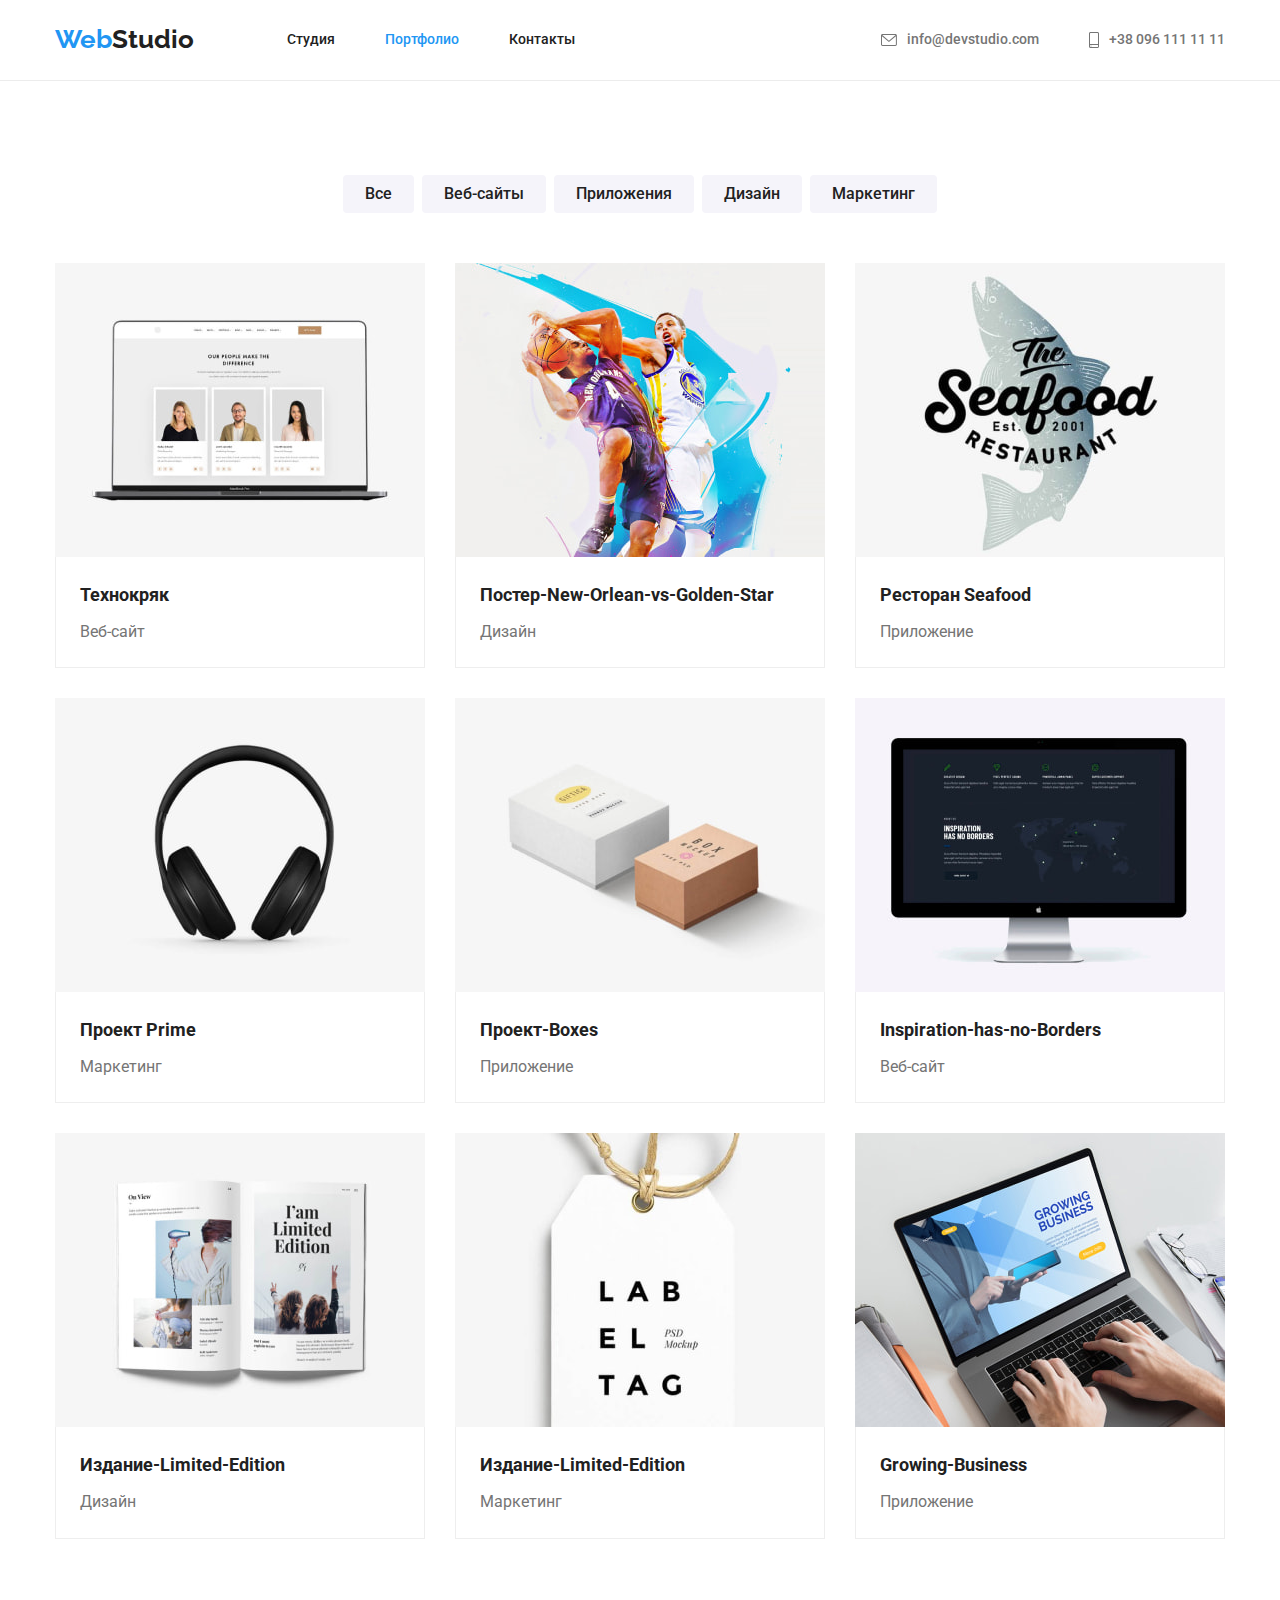
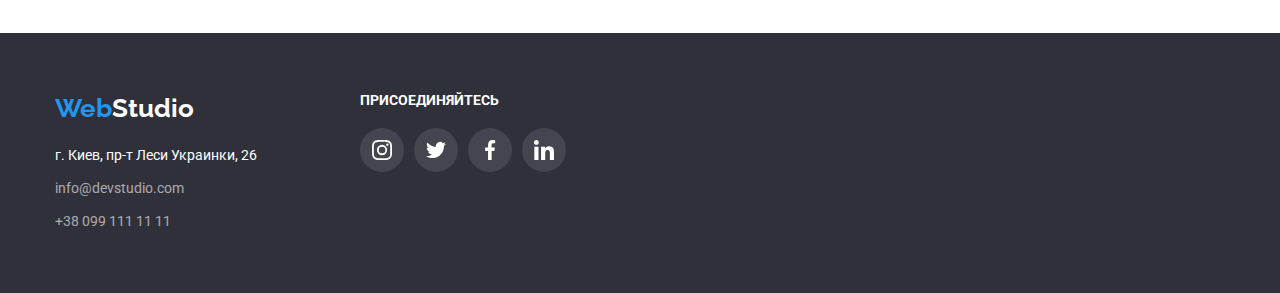
==== commit 6b4d7c69: "Домашка-4 исправления 30.04.2022" ====
--- a/portfolio.html
+++ b/portfolio.html
@@ -25,19 +25,21 @@
           <a class="logo" href="">Web<span class="logo-right">Studio</span></a>
           <ul class="navigator">
             <li class="paragraph-navigator">
-              <a class="link" href="index.html">Студия</a>
+              <a class="link-navigator" href="index.html">Студия</a>
             </li>
             <li class="paragraph-navigator">
-              <a class="link current" href="portfolio.html">Портфолио</a>
+              <a class="link-navigator current" href="portfolio.html"
+                >Портфолио</a
+              >
             </li>
             <li class="paragraph-navigator">
-              <a class="link" href="">Контакты</a>
+              <a class="link-navigator" href="">Контакты</a>
             </li>
           </ul>
         </nav>
         <ul class="contacts">
           <li class="paragraph-contacts">
-            <a class="link" href="mailto:info@devstudio.com"
+            <a class="link link-contacts" href="mailto:info@devstudio.com"
               ><svg class="link icon-mail">
                 <use
                   href="./images/icons.svg/contacts/contacts-sprite.svg#envelope"
@@ -46,7 +48,7 @@
             >
           </li>
           <li class="paragraph-contacts">
-            <a class="link" href="tel:+380961111111"
+            <a class="link link-contacts" href="tel:+380961111111"
               ><svg class="link icon-tel">
                 <use
                   href="./images/icons.svg/contacts/contacts-sprite.svg#smartphone"
@@ -250,7 +252,7 @@
           <ul class="list-messengers">
             <li class="paragraph-messengers">
               <a
-                class="instagram"
+                class="link-messengers instagram"
                 href="https://www.instagram.com"
                 target="_blank"
                 rel="noreferrer noopener"
@@ -264,7 +266,7 @@
             </li>
             <li class="paragraph-messengers">
               <a
-                class="twitter"
+                class="link-messengers twitter"
                 href="https://www.twitter.com"
                 target="_blank"
                 rel="noreferrer noopener"
@@ -278,7 +280,7 @@
             </li>
             <li class="paragraph-messengers">
               <a
-                class="facebook"
+                class="link-messengers facebook"
                 href="https://www.facebook.com"
                 target="_blank"
                 rel="noreferrer noopener"
@@ -292,7 +294,7 @@
             </li>
             <li class="paragraph-messengers">
               <a
-                class="linkedin"
+                class="link-messengers linkedin"
                 href="https://www.linkedin.com"
                 target="_blank"
                 rel="noreferrer noopener"
--- a/css/styles.css
+++ b/css/styles.css
@@ -7,15 +7,57 @@
   --background-header-color: #ffffff;
   --background-second-color: #f5f4fa;
 }
+ul,
+p,
+h1,
+h2,
+h3,
+h4 {
+  margin: 0;
+  padding: 0;
+  list-style: none;
+}
+img {
+  display: block;
+  max-width: 100%;
+  height: auto;
+}
 
 .body {
   color: var(--title-color);
   font-family: "Roboto", sans-serif;
 }
+.container {
+  width: 1200px;
+  padding: 0 15px;
+  margin-left: auto;
+  margin-right: auto;
+}
+.section {
+  padding-top: 94px;
+  padding-bottom: 94px;
+}
+.visually-hidden {
+  position: absolute;
+  width: 1px;
+  height: 1px;
+  margin: -1px;
+  border: 0;
+  padding: 0;
+  clip: rect(0 0 0 0);
+  overflow: hidden;
+}
+
+/* -- Section header -- */
 
 .header {
   background-color: var(--background-header-color);
-  border-bottom: 1px solid transparent;
+  border-bottom: 1px solid #ececec;
+}
+.header-container,
+.nav {
+  display: flex;
+  align-items: center;
 }
 .header .logo {
   font-family: "Raleway", sans-serif;
@@ -29,59 +71,67 @@
 .header .logo-right {
   color: var(--title-color);
 }
-
-.navigator .link {
+.navigator {
+  display: flex;
+  margin-left: 93px;
+}
+.navigator .paragraph-navigator + .paragraph-navigator {
+  margin-left: 50px;
+}
+.link-navigator {
   font-weight: 500;
   font-size: 14px;
   line-height: 1.1;
   color: var(--title-color);
   text-decoration: none;
 }
-.navigator .link.current {
+.link-navigator.current {
   color: var(--active-button-color);
 }
-.navigator .link:hover,
-.navigator .link:focus,
-.navigator .link:active {
+.link-navigator:hover,
+.link-navigator:focus,
+.link-navigator:active {
   color: var(--active-button-color);
 }
-.contacts .link {
+.contacts {
+  display: flex;
+  margin-left: auto;
+}
+.contacts .paragraph-contacts + .paragraph-contacts {
+  margin-left: 50px;
+}
+.link-contacts {
   font-weight: 500;
   font-size: 14px;
   line-height: 1.1;
   color: var(--text-color);
   text-decoration: none;
 }
-
-.paragraph-contacts > .link:hover,
-.paragraph-contacts > .link:focus {
+.link-contacts:hover,
+.link-contacts:focus {
   color: var(--active-button-color);
 }
-
+.link-navigator,
+.link-contacts {
+  display: inline-flex;
+  align-items: center;
+  padding-top: 32px;
+  padding-bottom: 32px;
+}
 .icon-mail {
-  box-sizing: content-box;
   width: 16px;
   height: 12px;
-  padding-right: 10px;
-  fill: #757575;
-  cursor: pointer;
-}
-
+  margin-right: 10px;
+  fill: currentColor;
+}
 .icon-tel {
-  box-sizing: content-box;
   width: 10px;
   height: 16px;
-  padding-right: 10px;
-  fill: #757575;
-  cursor: pointer;
-}
-
-.icon-mail:hover,
-.icon-tel:hover,
-.icon-mail:focus,
-.icon-tel:focus {
-  fill: #2196f3;
-}
+  margin-right: 10px;
+  fill: currentColor;
+}
+
+/* -- Section hero -- */
 
 .hero {
   max-width: 1600px;
@@ -99,6 +149,10 @@
   background-size: cover;
   background-color: var(--background-footer-color);
 }
+.hero {
+  padding-top: 200px;
+  padding-bottom: 200px;
+}
 .title-hero {
   font-weight: 900;
   font-size: 44px;
@@ -106,6 +160,12 @@
   color: var(--background-header-color);
   text-align: center;
 }
+.title-hero {
+  margin-left: auto;
+  margin-right: auto;
+  margin-bottom: 30px;
+  width: 696px;
+}
 .button-hero {
   background-color: var(--active-button-color);
   font-weight: 700;
@@ -116,18 +176,20 @@
   border-radius: 4px;
   border: 0;
 }
+.button-hero {
+  min-width: 200px;
+  padding: 10px 32px;
+  display: block;
+  margin: 0 auto;
+}
 .button-hero:hover,
 .button-hero:focus {
   background-color: var(--hover-button-color);
   color: var(--background-header-color);
 }
 
-.title-large {
-  font-weight: 700;
-  font-size: 36px;
-  line-height: 1.2;
-  color: var(--title-color);
-}
+/* -- Section advantages -- */
+
 .title-advantages-list {
   font-weight: 700;
   font-size: 14px;
@@ -141,94 +203,95 @@
   color: var(--text-color);
   letter-spacing: 0.03em;
 }
-
-.paragraph-advantages::before {
-  display: block;
-  content: " ";
+.title-advantages-list {
+  margin-bottom: 10px;
+}
+.paragraph-advantages:not(:last-child) {
+  margin-right: 30px;
+}
+.paragraph-advantages {
+  max-width: 270px;
+}
+.box-advantages-list {
+  width: 270px;
   height: 120px;
-  border-radius: 4px;
-  background-size: auto;
-  background-repeat: no-repeat;
-  background-position: center;
   background-color: #f5f4fa;
   margin-bottom: 30px;
-}
-
-.icon-antenna::before {
-  background-image: url(../images/icons.svg/advantages/antenna.svg);
-}
-.icon-clock::before {
-  background-image: url(../images/icons.svg/advantages/clock.svg);
-}
-.icon-diagram::before {
-  background-image: url(../images/icons.svg/advantages/diagram.svg);
-}
-.icon-astronaut::before {
-  background-image: url(../images/icons.svg/advantages/astronaut.svg);
-}
-
+  border-radius: 4px;
+  display: flex;
+  align-items: center;
+  justify-content: center;
+}
+.icon-advantages {
+  width: 70px;
+  height: 70px;
+}
+/* -- total per section -- */
+
+.list-advantages,
+.list-presentation,
+.list-team,
+.list-customers {
+  display: flex;
+}
+.title-large {
+  font-weight: 700;
+  font-size: 36px;
+  line-height: 1.2;
+  color: var(--title-color);
+}
+.title-large {
+  display: block;
+  margin: 0 auto;
+  text-align: center;
+  margin-bottom: 50px;
+}
+
+/* -- Section presentation -- */
+
+.presentation-section {
+  padding-top: 0;
+}
+.paragraph-presentation:not(:last-child) {
+  margin-right: 30px;
+}
+
+/* -- Section team -- */
+
+.team-section {
+  background-color: var(--background-second-color);
+}
 .paragraph-team {
   width: 270px;
-  height: 428px;
   background-color: #ffffff;
   border-bottom-right-radius: 4px;
   border-bottom-left-radius: 4px;
   box-shadow: 0px 2px 1px rgba(0, 0, 0, 0.2), 0px 1px 1px rgba(0, 0, 0, 0.14),
     0px 1px 3px rgba(0, 0, 0, 0.12);
 }
-
-.list-team-messengers {
-  display: flex;
-  margin: 16px 32px 30px 32px;
-}
-
+.paragraph-team:not(:last-child) {
+  margin-right: 30px;
+}
 .paragraph-team-messengers {
   width: 44px;
   height: 44px;
-  background-color: rgba(255, 255, 255, 0.1);
-  border-radius: 50px;
-  background-size: auto;
-  background-repeat: no-repeat;
-  background-position: center;
-  display: block;
-  content: " ";
 }
 .paragraph-team-messengers:not(:last-child) {
   margin-right: 10px;
 }
-
-.paragraph-team-messengers:hover,
-.paragraph-team-messengers:focus {
-  background-color: #2196f3;
-}
-
-.icon-team {
-  box-sizing: content-box;
-  width: 20px;
-  height: 20px;
-  fill: #afb1b8;
-  cursor: pointer;
-  padding: 12px;
-}
-
-.icon-team:hover,
-.icon-team:focus {
-  fill: #ffffff;
-}
-
-.box-team-list {
-  text-decoration: none;
-}
-
-.team-section {
-  background-color: var(--background-second-color);
-}
-
+.list-team-messengers {
+  display: flex;
+  margin-top: 16px;
+  justify-content: center;
+}
 .title-team-list {
   font-weight: 500;
   font-size: 16px;
   line-height: 1.2;
   color: var(--title-color);
+}
+.title-team-list {
+  margin-bottom: 10px;
 }
 .text-team-list {
   font-weight: 400;
@@ -236,6 +299,70 @@
   line-height: 1.2;
   color: var(--text-color);
 }
+.box-team-list {
+  text-decoration: none;
+}
+.box-team-list {
+  display: block;
+  padding-top: 30px;
+  padding-bottom: 30px;
+  margin: 0 auto;
+  text-align: center;
+}
+.team-messengers {
+  width: 100%;
+  height: 100%;
+  border-radius: 50px;
+  fill: #afb1b8;
+  background-color: rgba(255, 255, 255, 0.1);
+  padding: 12px;
+  display: flex;
+  align-items: center;
+  justify-content: center;
+}
+.team-messengers:hover,
+.team-messengers:focus {
+  background-color: #2196f3;
+  fill: #ffffff;
+}
+.icon-team {
+  width: 20px;
+  height: 20px;
+}
+
+/* -- Section customers -- */
+
+.paragraph-customers {
+  width: 170px;
+  height: 92px;
+}
+.paragraph-customers:not(:last-child) {
+  margin-right: 30px;
+}
+.customers-client {
+  display: flex;
+  align-items: center;
+  justify-content: center;
+  width: 100%;
+  height: 100%;
+  fill: #afb1b8;
+  cursor: pointer;
+  padding: 16px 32px;
+  border: 1px solid #afb1b8;
+  border-radius: 4px;
+}
+.customers-client:hover,
+.customers-client:focus {
+  border-color: #2196f3;
+  fill: #2196f3;
+}
+.client {
+  width: 106px;
+  height: 60px;
+}
+
+/* -- Section customers -- */
+
 .button-portfolio {
   background-color: var(--background-second-color);
   font-weight: 500;
@@ -246,26 +373,54 @@
   border-radius: 4px;
   border: 0;
 }
+.button-portfolio {
+  padding: 6px 22px;
+}
 .button-portfolio:hover,
 .button-portfolio:focus {
   background-color: var(--active-button-color);
   color: var(--background-header-color);
   box-shadow: 0px 4px 4px rgba(0, 0, 0, 0.25);
 }
-
+.list-button,
+.list-portfolio {
+  display: flex;
+}
+.list-button {
+  margin-bottom: 50px;
+  justify-content: center;
+}
+.paragraph-button-portfolio:not(:last-child) {
+  margin-right: 8px;
+}
 .card-portfolio {
   text-decoration: none;
-}
-
-.paragraph-card-portfolio:hover,
-.paragraph-card-portfolio:focus {
-  width: 370px;
-  height: 404px;
-  border-color: 1px solid #eeeeee;
+  display: block;
+}
+.card-portfolio:hover,
+.card-portfolio:focus {
   box-shadow: 1px 4px 6px rgba(0, 0, 0, 0.16), 0px 4px 4px rgba(0, 0, 0, 0.06),
     0px 1px 1px rgba(0, 0, 0, 0.12);
 }
-
+.paragraph-card-portfolio {
+  margin-right: 30px;
+  margin-bottom: 30px;
+}
+.list-portfolio {
+  flex-wrap: wrap;
+}
+.list-portfolio {
+  margin-right: -30px;
+  margin-bottom: -30px;
+}
+.box-portfolio-list {
+  padding: 20px 24px;
+  border: 1px solid #eeeeee;
+  border-top: 0;
+}
+.title-portfolio-list {
+  margin-bottom: 4px;
+}
 .title-portfolio-list {
   font-weight: 700;
   font-size: 18px;
@@ -278,10 +433,19 @@
   line-height: 1.9;
   color: var(--text-color);
 }
+
+/* -- Section customers -- */
+
 .footer {
   background-color: var(--background-footer-color);
 }
-
+.footer {
+  padding-top: 60px;
+  padding-bottom: 60px;
+}
+.footer-container {
+  display: flex;
+}
 .footer .logo {
   font-family: "Raleway", sans-serif;
   font-weight: 700;
@@ -293,6 +457,15 @@
 .footer .logo-right {
   color: var(--background-header-color);
 }
+.footer-address {
+  width: 235px;
+}
+.address {
+  margin-top: 20px;
+}
+.paragraph-address:not(:last-child) {
+  margin-bottom: 9px;
+}
 .address .link {
   font-weight: 400;
   font-size: 14px;
@@ -302,6 +475,9 @@
   font-style: normal;
 }
 .link-address {
+  font-weight: 400;
+  font-size: 14px;
+  line-height: 1.7;
   color: var(--background-header-color);
   text-decoration: none;
   font-style: normal;
@@ -311,255 +487,44 @@
   color: var(--background-header-color);
 }
 
-.title-messengers {
-  font-weight: 700;
-  font-size: 14px;
-  line-height: 1.1;
-  color: var(--background-header-color);
-}
-
-ul,
-p,
-h1,
-h2,
-h3,
-h4 {
-  margin: 0;
-  padding: 0;
-  list-style: none;
-}
-img {
-  display: block;
-  max-width: 100%;
-  height: auto;
-}
-.container {
-  width: 1200px;
-  padding: 0 15px;
-  margin-left: auto;
-  margin-right: auto;
-}
-.section {
-  padding-top: 94px;
-  padding-bottom: 94px;
-}
-
-.header-container,
-.nav {
-  display: flex;
-  align-items: center;
-}
-.navigator {
-  display: flex;
-  margin-left: 93px;
-}
-.contacts {
-  display: flex;
-  margin-left: auto;
-}
-.navigator .paragraph-navigator + .paragraph-navigator {
-  margin-left: 50px;
-}
-.contacts .paragraph-contacts + .paragraph-contacts {
-  margin-left: 50px;
-}
-.paragraph-navigator > .link,
-.paragraph-contacts > .link {
-  display: inline-flex;
-  align-items: center;
-  padding-top: 32px;
-  padding-bottom: 32px;
-}
-
-.hero {
-  padding-top: 200px;
-  padding-bottom: 200px;
-}
-.title-hero {
-  margin-left: auto;
-  margin-right: auto;
-  margin-bottom: 30px;
-  width: 696px;
-}
-.button-hero {
-  min-width: 200px;
-  padding: 10px 32px;
-  display: block;
-  margin: 0 auto;
-}
-
-.visually-hidden {
-  position: absolute;
-  width: 1px;
-  height: 1px;
-  margin: -1px;
-  border: 0;
-  padding: 0;
-  clip: rect(0 0 0 0);
-  overflow: hidden;
-}
-
-.paragraph-advantages:not(:last-child) {
-  margin-right: 30px;
-}
-.paragraph-advantages {
-  max-width: 270px;
-}
-.title-advantages-list {
-  margin-bottom: 10px;
-}
-.list-advantages,
-.list-presentation,
-.list-team,
-.list-customers {
-  display: flex;
-}
-.title-large {
-  display: block;
-  margin: 0 auto;
-  text-align: center;
-  margin-bottom: 50px;
-}
-
-.presentation-section {
-  padding-top: 0;
-}
-.paragraph-presentation:not(:last-child) {
-  margin-right: 30px;
-}
-.paragraph-team:not(:last-child) {
-  margin-right: 30px;
-}
-.box-team-list {
-  display: block;
-  padding-top: 30px;
-  padding-bottom: 16px;
-  margin: 0 auto;
-  text-align: center;
-}
-.title-team-list {
-  margin-bottom: 10px;
-}
-
-.list-button,
-.list-portfolio {
-  display: flex;
-}
-.list-portfolio {
-  flex-wrap: wrap;
-}
-.list-button {
-  margin-bottom: 50px;
-  justify-content: center;
-}
-.paragraph-button-portfolio:not(:last-child) {
-  margin-right: 8px;
-}
-.button-portfolio {
-  padding: 6px 22px;
-}
-.box-portfolio-list {
-  padding: 20px 24px;
-  border: 1px solid #eeeeee;
-  border-top: 0;
-}
-.title-portfolio-list {
-  margin-bottom: 4px;
-}
-.paragraph-card-portfolio {
-  margin-right: 30px;
-  margin-bottom: 30px;
-}
-.list-portfolio {
-  margin-right: -30px;
-  margin-bottom: -30px;
-}
-
-.paragraph-customers:not(:last-child) {
-  margin-right: 30px;
-}
-
-.paragraph-customers {
-  width: 170px;
-  height: 92px;
-  border: 1px solid #afb1b8;
-  border-radius: 4px;
-
-  cursor: pointer;
-}
-.paragraph-customers:hover,
-.paragraph-customers:focus {
-  border-color: #2196f3;
-}
-
-.client {
-  box-sizing: content-box;
-  width: 106px;
-  height: 60px;
-  fill: #afb1b8;
-  cursor: pointer;
-  padding: 16px 32px;
-}
-.client:hover,
-.client:focus {
-  fill: #2196f3;
-}
-
-.footer {
-  padding-top: 60px;
-  padding-bottom: 60px;
-}
-
-.footer-container {
-  display: flex;
-}
-
-.address {
-  margin-top: 20px;
-}
-.paragraph-address:not(:last-child) {
-  margin-bottom: 9px;
-}
-
-.footer-address {
-  width: 235px;
-}
-
 .footer-messengers {
   margin-left: 70px;
-  margin-top: 12px;
-  width: 206px;
-}
-
+}
+.title-messengers {
+  font-weight: 700;
+  font-size: 14px;
+  line-height: 1.1;
+  color: var(--background-header-color);
+}
 .list-messengers {
   display: flex;
   margin-top: 20px;
-}
-
+  justify-content: center;
+}
 .paragraph-messengers {
   width: 44px;
   height: 44px;
-  background-color: rgba(255, 255, 255, 0.1);
-  border-radius: 50px;
-  background-size: auto;
-  background-repeat: no-repeat;
-  background-position: center;
-  display: block;
-  content: " ";
 }
 .paragraph-messengers:not(:last-child) {
   margin-right: 10px;
 }
-
-.paragraph-messengers:hover,
-.paragraph-messengers:focus {
+.link-messengers {
+  width: 100%;
+  height: 100%;
+  border-radius: 50px;
+  fill: #ffffff;
+  background-color: rgba(255, 255, 255, 0.1);
+  padding: 12px;
+  display: flex;
+  align-items: center;
+  justify-content: center;
+}
+.link-messengers:hover,
+.link-messengers:focus {
   background-color: #2196f3;
+  fill: #ffffff;
 }
 .icon {
-  box-sizing: content-box;
   width: 20px;
   height: 20px;
-  fill: #ffffff;
-  cursor: pointer;
-  padding: 12px;
-}
+}
